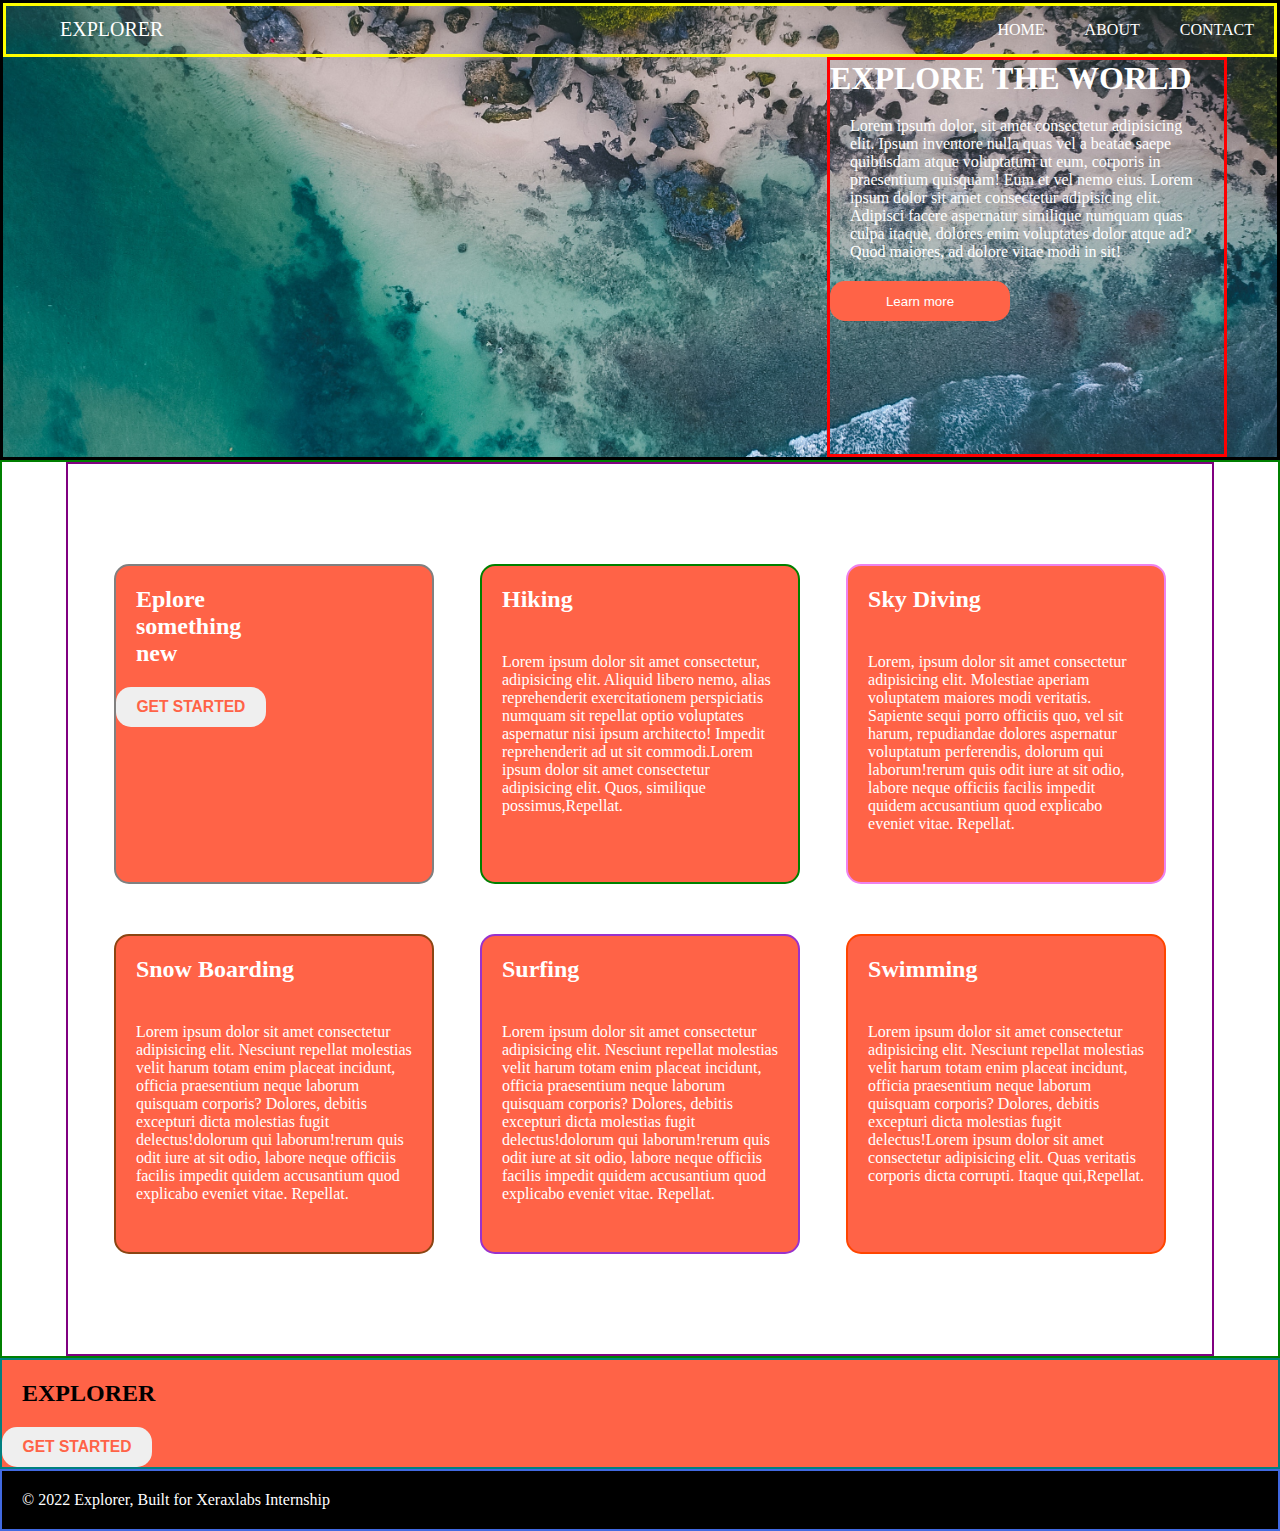
==== index.html @ 73e05b19 "restructured" ====
<!DOCTYPE html>
<html lang="en">
<head>
    <meta charset="UTF-8">
    <meta http-equiv="X-UA-Compatible" content="IE=edge">
    <meta name="viewport" content="width=device-width, initial-scale=1.0">
    <title>Document</title>
    <link rel="stylesheet" href="../styles/main.css">
</head>
<body>
    <section class="header-banner">
        <nav class="nav-desktop">
            <!-- <div class="explorer"> EXPLORER</div> -->
            <span>EXPLORER</span>
            <div class="link-holder">
            <ul>
                <li> <a href="#" class="head-link">HOME</a></li>
                <li> <a href="#" class="head-link">ABOUT</a></li>
                <li> <a href="#" class="head-link">CONTACT</a></li>
            </ul>
        </div>
        </nav>
        <div class="header">
            <div class="header-content">
                
        <h1>EXPLORE THE WORLD</h1>
        <P>Lorem ipsum dolor, sit amet consectetur adipisicing elit. Ipsum inventore nulla quas vel a beatae saepe quibusdam atque voluptatum ut eum, corporis in praesentium quisquam! Eum et vel nemo eius. Lorem ipsum dolor sit amet consectetur adipisicing elit. Adipisci facere aspernatur similique numquam quas culpa itaque, dolores enim voluptates dolor atque ad? Quod maiores, ad dolore vitae modi in sit!</P>
        <BUtton class="btn-btn">Learn more</BUtton>
    </div>
    
    </div>
    </section>
    <section class="second-section">
        <div class="get-started">
            <div class="explore">
                <h2>Eplore <br/>something <br/>new
                </h2>
                <button class="btn"><h3>GET STARTED</h3></button>
            </div>
            <div class="hiking">
                <h2>Hiking</h2>
                <p>Lorem ipsum dolor sit amet consectetur, adipisicing elit. Aliquid libero nemo, alias reprehenderit exercitationem perspiciatis numquam sit repellat optio voluptates aspernatur nisi ipsum architecto! Impedit reprehenderit ad ut sit commodi.Lorem ipsum dolor sit amet consectetur adipisicing elit. Quos, similique possimus,Repellat. </p>
            </div>
            
            <div class="diving">
                <h2>Sky Diving</h2>
                <p>Lorem, ipsum dolor sit amet consectetur adipisicing elit. Molestiae aperiam voluptatem maiores modi veritatis. Sapiente sequi porro officiis quo, vel sit harum, repudiandae dolores aspernatur voluptatum perferendis, dolorum qui laborum!rerum quis odit iure at sit odio, labore neque officiis facilis impedit quidem accusantium quod explicabo eveniet vitae. Repellat.</p>
            </div>
                <div class="snow">
                    <h2>Snow Boarding</h2>
                    <p>Lorem ipsum dolor sit amet consectetur adipisicing elit. Nesciunt repellat molestias velit harum totam enim placeat incidunt, officia praesentium neque laborum quisquam corporis? Dolores, debitis excepturi dicta molestias fugit delectus!dolorum qui laborum!rerum quis odit iure at sit odio, labore neque officiis facilis impedit quidem accusantium quod explicabo eveniet vitae. Repellat.</p>
                </div>
                <div class="Surfing">
                    <h2>Surfing</h2>
                    <p>Lorem ipsum dolor sit amet consectetur adipisicing elit. Nesciunt repellat molestias velit harum totam enim placeat incidunt, officia praesentium neque laborum quisquam corporis? Dolores, debitis excepturi dicta molestias fugit delectus!dolorum qui laborum!rerum quis odit iure at sit odio, labore neque officiis facilis impedit quidem accusantium quod explicabo eveniet vitae. Repellat.</p>
                </div>
                <div class="swimming">
                    <h2>Swimming</h2>
                    <p>Lorem ipsum dolor sit amet consectetur adipisicing elit. Nesciunt repellat molestias velit harum totam enim placeat incidunt, officia praesentium neque laborum quisquam corporis? Dolores, debitis excepturi dicta molestias fugit delectus!Lorem ipsum dolor sit amet consectetur adipisicing elit. Quas veritatis corporis dicta corrupti. Itaque qui,Repellat.</p>
            </div>
        </div>
    </section>
    <section class="section3">
        <div>
            <h2>EXPLORER</h2>
            <button class="last-button"><h3>GET STARTED</h3></button>
        </div>

    </section>
    <section class="footer">
        <p class="footend">&copy 2022 Explorer, Built for Xeraxlabs Internship</p>
    </section>
    
    
</body>
</html>
---- styles/main.css ----
*{
    padding: 0;
    margin: 0;
    box-sizing: border-box;
}

body{
    font-style: s;
}
.header{
    width: 400px;
    height: 400px;
    margin: 0 auto;
    border: 3px solid red;
    margin-right:50px ;
    color: white;

}
.header-banner{
    /* width: 100%;
    height: 500px;
    border: 3px solid red; */
    background: url(../images/header-1.jpg);
    background-size: cover;
    background-repeat: no-repeat;
    border: solid black;
    background-position: center;
    overflow: hidden;

    
}
.link-holder{ 
display: flex;
 justify-content: flex-end;
border: 3px solid yellow;
justify-items: space-between;

}
.head-link{
    list-style: none;
    /* display: block; */
    display: flex;
    color: white;
    text-decoration: none;
    padding: 15px 20px;
}
span{
    top: 0;
        left: 60px;
        position: absolute;
        display: flex;
        justify-content: center;
        padding: 18px 0;
       
        color: white;
        font-size: 20px;
}
.link-holder li{
    list-style: none;
}
.link-holder ul{
    display: flex;
}
.btn-btn{
    color: white;
    background: tomato;
    width: 180px;
    border-radius: 15px;
    height: 40px;
    border: none;
}
.second-section{
    border: 2px solid green;
    display: flex;
    justify-items: center;
    justify-content: center;
}
.get-started{
    border: 2px solid purple;
    width: 90%;
    display: flex;
    flex-direction: row;
    flex-wrap: wrap;
    justify-content: space-evenly;
    color: white;
    
}
.explore{
    height: 320px;
    width: 320px;
    background: tomato;
    border: 2px solid grey;
    margin-top: 100px;
    border-radius: 15px;
}
.hiking{
    height: 320px;
    width: 320px;
    background: tomato;
    border: 2px solid green;
    margin-top: 100px;
    border-radius: 15px;
}
.diving{
    height: 320px;
    width: 320px;
    background: tomato;
    border: 2px solid violet;
    margin-top: 100px;
    border-radius: 15px;
}
.snow{
    height: 320px;
    width: 320px;
    background: tomato;
    border: 2px solid saddlebrown;
    margin-top: 50px;
    margin-bottom: 100px;
    border-radius: 15px;
    
    
}
.Surfing{
    height: 320px;
    width: 320px;
    background: tomato;
    border: 2px solid darkorchid;
    margin-top: 50px;
    margin-bottom: 100px;
    border-radius: 15px;
}
.swimming{
    height: 320x;
    width: 320px;
    background: tomato;
    border: 2px solid orangered;
    margin-top: 50px;
    margin-bottom: 100px;
    border-radius: 15px;
}
h2{
    padding-top: 20px;
    text-align: left;
    padding: 20px ;
}
p{
    padding: 20px;
}
.btn{
    /* padding-right: 50px; */
    width: 150px;
    border-radius: 15px;
    height: 40px;
    color: tomato;
    font-weight: bold;
    border: none;
    
}
.section3{
    border: 2px solid teal;
    background: tomato;
}
.footer{
    border: 2px solid royalblue;
    background: black;
    color: white;
}
.last-button{
    
    color: tomato;
  width: 150px;
  height: 40px;
  border-radius: 15px;
  border: none;
}
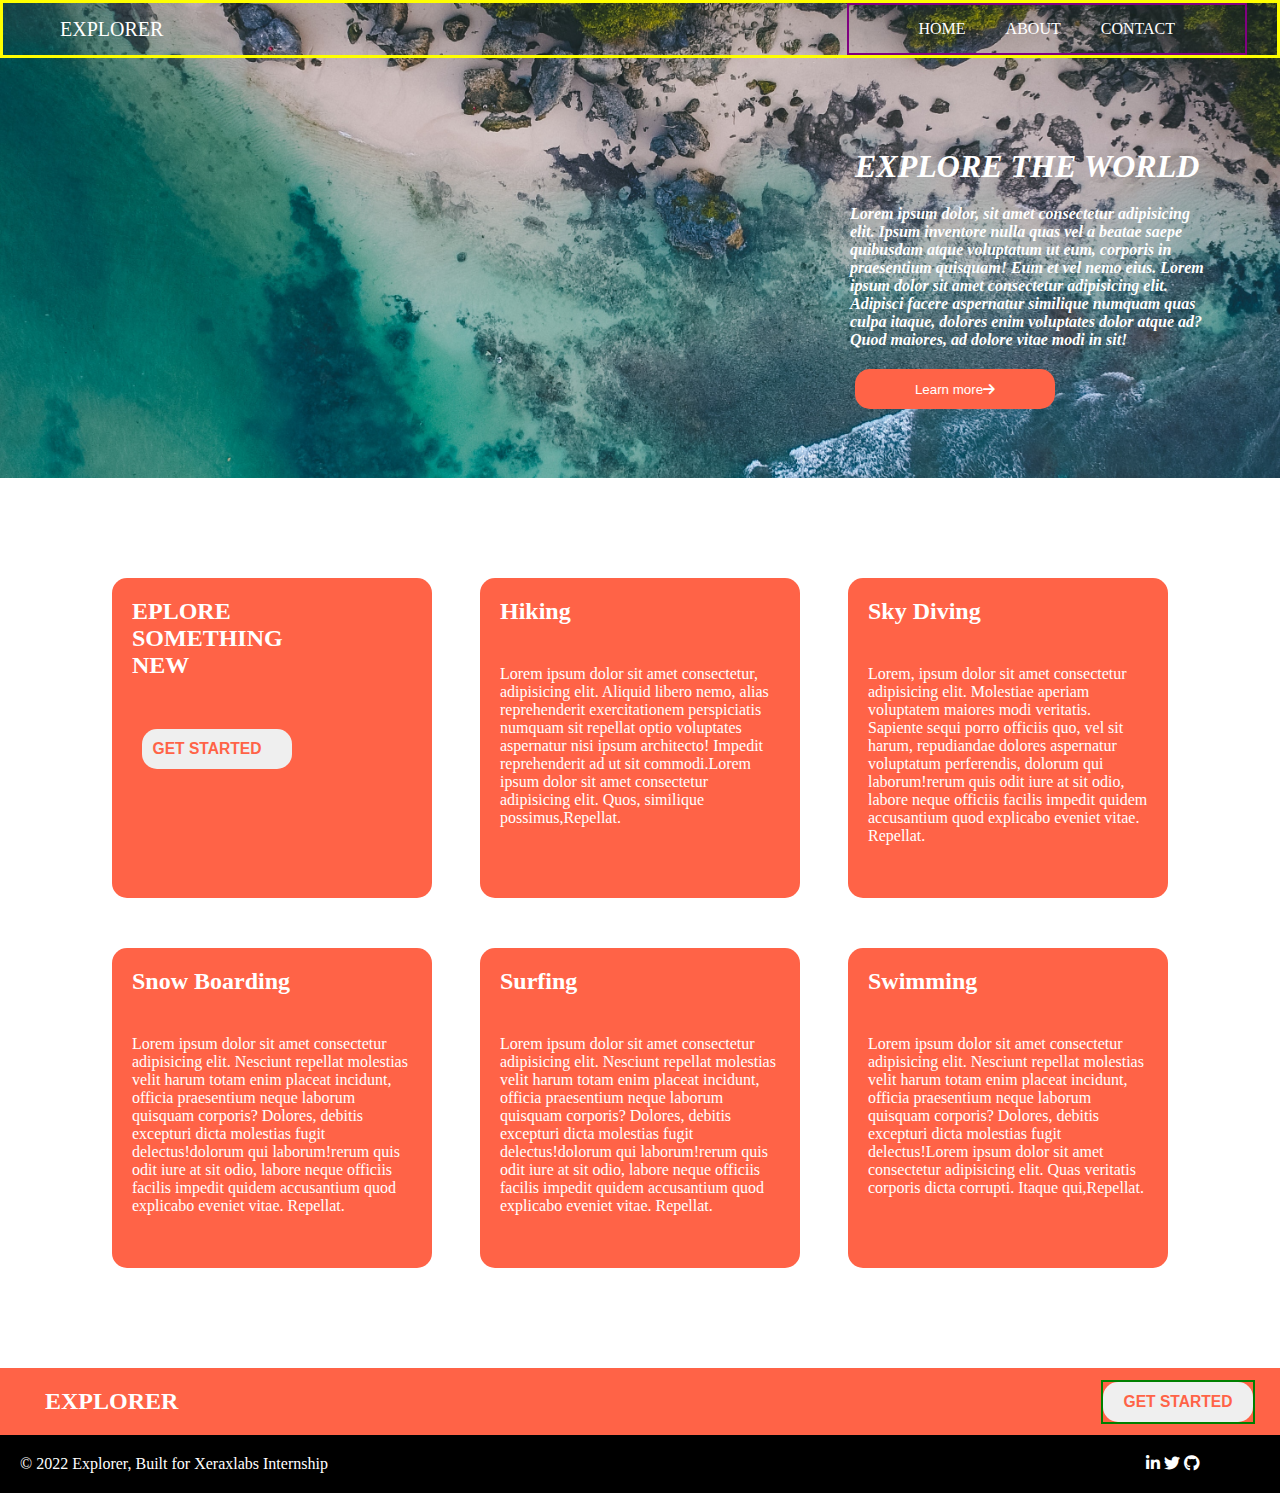
==== commit c808c200: "added font awesome" ====
--- a/index.html
+++ b/index.html
@@ -5,27 +5,31 @@
     <meta http-equiv="X-UA-Compatible" content="IE=edge">
     <meta name="viewport" content="width=device-width, initial-scale=1.0">
     <title>Document</title>
-    <link rel="stylesheet" href="../styles/main.css">
+    <link rel="stylesheet" href="main.css">
+    <link rel="stylesheet" href="fontawesome-free-6.1.2-web/css/all.css">
 </head>
 <body>
     <section class="header-banner">
         <nav class="nav-desktop">
+            <div>
             <!-- <div class="explorer"> EXPLORER</div> -->
             <span>EXPLORER</span>
-            <div class="link-holder">
+            <div class="link-holder"></i>
             <ul>
                 <li> <a href="#" class="head-link">HOME</a></li>
                 <li> <a href="#" class="head-link">ABOUT</a></li>
                 <li> <a href="#" class="head-link">CONTACT</a></li>
             </ul>
-        </div>
+            </div>
         </nav>
         <div class="header">
             <div class="header-content">
                 
-        <h1>EXPLORE THE WORLD</h1>
+        <div class="heading"><h1>EXPLORE THE WORLD</h1></div>
         <P>Lorem ipsum dolor, sit amet consectetur adipisicing elit. Ipsum inventore nulla quas vel a beatae saepe quibusdam atque voluptatum ut eum, corporis in praesentium quisquam! Eum et vel nemo eius. Lorem ipsum dolor sit amet consectetur adipisicing elit. Adipisci facere aspernatur similique numquam quas culpa itaque, dolores enim voluptates dolor atque ad? Quod maiores, ad dolore vitae modi in sit!</P>
-        <BUtton class="btn-btn">Learn more</BUtton>
+    <div class="arrow-button"><BUtton class="btn-btn">Learn more<i class="fa-solid fa-arrow-right"></i></BUtton>
+    </div>
+        
     </div>
     
     </div>
@@ -35,13 +39,14 @@
             <div class="explore">
                 <h2>Eplore <br/>something <br/>new
                 </h2>
-                <button class="btn"><h3>GET STARTED</h3></button>
+                <div class="first-button"><button class="btn"><h3>GET STARTED</h3></button></div>
             </div>
             <div class="hiking">
                 <h2>Hiking</h2>
                 <p>Lorem ipsum dolor sit amet consectetur, adipisicing elit. Aliquid libero nemo, alias reprehenderit exercitationem perspiciatis numquam sit repellat optio voluptates aspernatur nisi ipsum architecto! Impedit reprehenderit ad ut sit commodi.Lorem ipsum dolor sit amet consectetur adipisicing elit. Quos, similique possimus,Repellat. </p>
             </div>
-            
+        
+      
             <div class="diving">
                 <h2>Sky Diving</h2>
                 <p>Lorem, ipsum dolor sit amet consectetur adipisicing elit. Molestiae aperiam voluptatem maiores modi veritatis. Sapiente sequi porro officiis quo, vel sit harum, repudiandae dolores aspernatur voluptatum perferendis, dolorum qui laborum!rerum quis odit iure at sit odio, labore neque officiis facilis impedit quidem accusantium quod explicabo eveniet vitae. Repellat.</p>
@@ -61,14 +66,18 @@
         </div>
     </section>
     <section class="section3">
-        <div>
+        <div class="last">
             <h2>EXPLORER</h2>
-            <button class="last-button"><h3>GET STARTED</h3></button>
+            <div id="bot"><button class="last-button bbt"><h3>GET STARTED</h3></button></div>
         </div>
 
     </section>
     <section class="footer">
         <p class="footend">&copy 2022 Explorer, Built for Xeraxlabs Internship</p>
+        <div class="footer-icons"><i class="fa-brands fa-linkedin-in"></i>
+        <i class="fa-brands fa-twitter"></i>
+        <i class="fa-brands fa-github"></i>
+    </div>
     </section>
     
     
--- a/main.css
+++ b/main.css
@@ -0,0 +1,232 @@
+*{
+    padding: 0;
+    margin: 0;
+    box-sizing: border-box;
+}
+
+body{
+    font-style: normal;
+}
+.header{
+     width: 400px;
+    height: 400px; 
+    margin: 10px auto;
+    /* border: 3px solid red; */
+    margin-right:50px ;
+    color: white;
+    padding: 20px 0;
+    align-items: center;
+    justify-content: center;
+
+}
+.header-banner{
+    /* width: 100%;
+    height: 500px;
+    border: 3px solid red; */
+    background: url(header-1.jpg);
+    background-size: cover;
+    background-repeat: no-repeat;
+    /* border: solid black; */
+    background-position: center;
+    overflow: hidden;
+
+    
+}
+.header-content{
+    font-weight: bold;
+    font-style: oblique;
+    padding-top: 60px;
+}
+.heading{
+    padding: 0 25px;
+}
+.arrow-button{
+    padding: 0 25px;
+}
+    
+
+.link-holder{ 
+display: flex;
+ justify-content: flex-end;
+border: 3px solid yellow; 
+ justify-items: space-between; 
+
+}
+.link-holder ul{
+    border: 2px solid purple;
+    padding: 0 50px;
+    margin: 0% 30px;
+    
+}
+.head-link{
+    list-style: none;
+    /* display: block; */
+    display: flex;
+    color: white;
+    text-decoration: none;
+    padding: 15px 20px;
+}
+span{
+    top: 0;
+        left: 60px;
+        position: absolute;
+        display: flex;
+        justify-content: center;
+        padding: 18px 0;
+       
+        color: white;
+        font-size: 20px;
+}
+.link-holder li{
+    list-style: none;
+}
+.link-holder ul{
+    display: flex;
+}
+.btn-btn{
+    color: white;
+    background: tomato;
+    width: 200px;
+    border-radius: 15px;
+    height: 40px;
+    border: none;
+}
+.first-button{
+    margin: 30px;
+}
+.second-section{
+    /* border: 2px solid green; */
+    display: flex;
+    justify-items: center;
+    justify-content: center;
+}
+.get-started{
+    /* border: 2px solid purple; */
+    width: 90%;
+    display: flex;
+    flex-direction: row;
+    flex-wrap: wrap;
+    justify-content: space-evenly;
+    color: white;
+    
+}
+
+.explore{
+    height: 320px;
+    width: 320px;
+    background: tomato;
+    /* border: 2px solid grey; */
+    margin-top: 100px;
+    border-radius: 15px;
+    text-transform: uppercase;
+}
+.hiking{
+    height: 320px;
+    width: 320px;
+    background: tomato;
+    /* border: 2px solid green; */
+    margin-top: 100px;
+    border-radius: 15px;
+}
+.diving{
+    height: 320px;
+    width: 320px;
+    background: tomato;
+    /* border: 2px solid violet; */
+    margin-top: 100px;
+    border-radius: 15px;
+}
+.snow{
+    height: 320px;
+    width: 320px;
+    background: tomato;
+    /* border: 2px solid saddlebrown; */
+    margin-top: 50px;
+    margin-bottom: 100px;
+    border-radius: 15px;
+    
+    
+}
+.Surfing{
+    height: 320px;
+    width: 320px;
+    background: tomato;
+    /* border: 2px solid darkorchid; */
+    margin-top: 50px;
+    margin-bottom: 100px;
+    border-radius: 15px;
+}
+.swimming{
+    height: 320x;
+    width: 320px;
+    background: tomato;
+    /* border: 2px solid orangered; */
+    margin-top: 50px;
+    margin-bottom: 100px;
+    border-radius: 15px;
+}
+h2{
+    padding-top: 20px;
+    text-align: left;
+    padding: 20px ;
+    color: white;
+}
+p{
+    padding: 20px;
+}
+.btn{
+    /* padding-right: 50px; */
+    width: 150px;
+    border-radius: 15px;
+    height: 40px;
+    color: tomato;
+    font-weight: bold;
+    border: none;
+    padding-right: 20px;
+    
+}
+.section3{
+    /* border: 2px solid teal; */
+    background: tomato;
+}
+.footer{
+    /* border: 2px solid royalblue; */
+    background: black;
+    color: white;
+    display: flex;
+    align-items: center;
+    justify-content: space-between;
+    /* margin: 0 30px; */
+}
+.last-button{
+    
+    color: tomato;
+  width: 150px;
+  height: 40px;
+  border-radius: 15px;
+  border: none;
+  justify-content: space-between;
+}
+
+
+#bot{
+    border: 2px solid green;
+    /* justify-content: flex-end; */
+    /* align-self: flex-end; */
+    
+    
+}
+.footer-icons{
+    /* border: 3px solid greenyellow; */
+    align-items: center;
+    margin-right: 80px;
+
+
+}
+.last{
+    display: flex;
+    justify-content: space-between;
+    align-items: center;
+    margin: 0 25px;
+
+}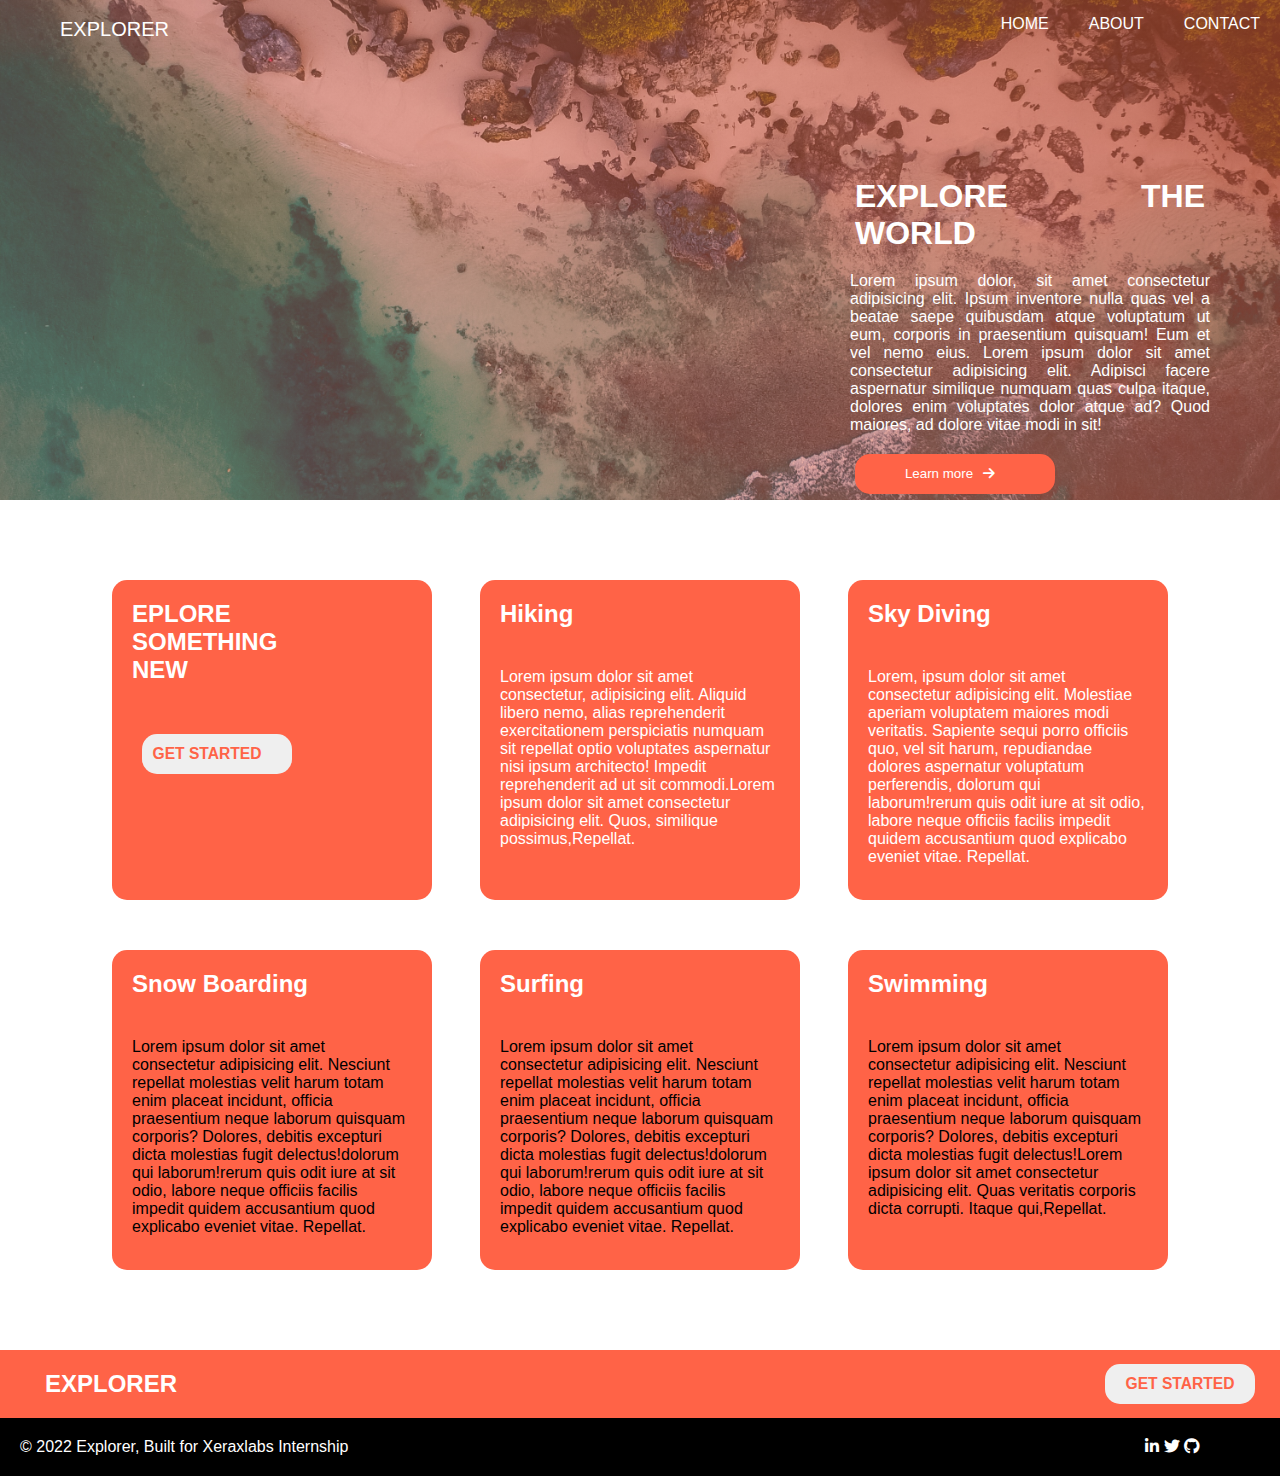
==== commit b018d93d: "added mobile view" ====
--- a/index.html
+++ b/index.html
@@ -5,11 +5,28 @@
     <meta http-equiv="X-UA-Compatible" content="IE=edge">
     <meta name="viewport" content="width=device-width, initial-scale=1.0">
     <title>Document</title>
+    <link rel="stylesheet" href="default.css">
     <link rel="stylesheet" href="main.css">
     <link rel="stylesheet" href="fontawesome-free-6.1.2-web/css/all.css">
+    <link rel="stylesheet" href="mobile.css">
 </head>
 <body>
+    <div class="backdrop" onclick="Addclass()"></div>
     <section class="header-banner">
+     
+        <nav class="nav-mobile">
+            <div class="top">EXPLORER</div>
+            <div class="HAMBURGER-MENU " onclick="Addclass()">
+                <div class="menubars"></div>
+            </div>
+        <div class="link-holder_mobile"></i>
+            <ul>
+                <li> <a href="#home" class="head-link_mobile active-link">HOME</a></li>
+                <li> <a href="#about" class="head-link_mobile">ABOUT</a></li>
+                <li> <a href="#contact" class="head-link_mobile">CONTACT</a></li>
+            </ul>
+            </div>
+        </nav>
         <nav class="nav-desktop">
             <div>
             <!-- <div class="explorer"> EXPLORER</div> -->
@@ -22,7 +39,7 @@
             </ul>
             </div>
         </nav>
-        <div class="header">
+        <div class="header" id="home">
             <div class="header-content">
                 
         <div class="heading"><h1>EXPLORE THE WORLD</h1></div>
@@ -34,7 +51,7 @@
     
     </div>
     </section>
-    <section class="second-section">
+    <section class="second-section" id="about">
         <div class="get-started">
             <div class="explore">
                 <h2>Eplore <br/>something <br/>new
@@ -51,6 +68,8 @@
                 <h2>Sky Diving</h2>
                 <p>Lorem, ipsum dolor sit amet consectetur adipisicing elit. Molestiae aperiam voluptatem maiores modi veritatis. Sapiente sequi porro officiis quo, vel sit harum, repudiandae dolores aspernatur voluptatum perferendis, dolorum qui laborum!rerum quis odit iure at sit odio, labore neque officiis facilis impedit quidem accusantium quod explicabo eveniet vitae. Repellat.</p>
             </div>
+        </div>
+        <div class="get-started2">
                 <div class="snow">
                     <h2>Snow Boarding</h2>
                     <p>Lorem ipsum dolor sit amet consectetur adipisicing elit. Nesciunt repellat molestias velit harum totam enim placeat incidunt, officia praesentium neque laborum quisquam corporis? Dolores, debitis excepturi dicta molestias fugit delectus!dolorum qui laborum!rerum quis odit iure at sit odio, labore neque officiis facilis impedit quidem accusantium quod explicabo eveniet vitae. Repellat.</p>
@@ -64,22 +83,25 @@
                     <p>Lorem ipsum dolor sit amet consectetur adipisicing elit. Nesciunt repellat molestias velit harum totam enim placeat incidunt, officia praesentium neque laborum quisquam corporis? Dolores, debitis excepturi dicta molestias fugit delectus!Lorem ipsum dolor sit amet consectetur adipisicing elit. Quas veritatis corporis dicta corrupti. Itaque qui,Repellat.</p>
             </div>
         </div>
+        </div>
     </section>
-    <section class="section3">
+    <section class="section3" id="contact">
         <div class="last">
             <h2>EXPLORER</h2>
             <div id="bot"><button class="last-button bbt"><h3>GET STARTED</h3></button></div>
         </div>
 
     </section>
-    <section class="footer">
+    <footer>
+    <section class="footerr">
         <p class="footend">&copy 2022 Explorer, Built for Xeraxlabs Internship</p>
         <div class="footer-icons"><i class="fa-brands fa-linkedin-in"></i>
         <i class="fa-brands fa-twitter"></i>
         <i class="fa-brands fa-github"></i>
     </div>
     </section>
+</footer>
     
-    
+    <script src="main.js"></script>
 </body>
 </html>--- a/default.css
+++ b/default.css
@@ -0,0 +1,3 @@
+:root{
+    --gradient: linear-gradient(to right, rgb(255, 99, 71,0.3),rgb(228,77,38,0.5) );
+}
--- a/main.css
+++ b/main.css
@@ -3,39 +3,155 @@
     margin: 0;
     box-sizing: border-box;
 }
-
+html{
+    scroll-behavior: smooth;
+}
 body{
-    font-style: normal;
-}
+    font-family: sans-serif;
+}
+.backdrop{
+    background: rgba(119, 119, 119, 0.1); 
+    /* background: red; */
+    width: 100%;
+    height: 100%;
+    position: fixed;
+    top: 0;
+    left: 0;
+    display: none;
+}
+
+.nav-mobile{
+    display: none;
+    background: rgb(255, 99, 71);
+    /* display: flex; */
+    justify-content: space-between;
+    padding: 10px 20px;
+    align-items: center;
+}
+.top{
+    color: white;
+    font-size: large;
+    align-items: center;
+}
+.HAMBURGER-MENU{
+    /* border: 2px solid white; */
+    width: 25px;
+    height: 25px;
+    display: flex;
+    align-items: center;
+    justify-content:center ;
+    z-index: 1500;
+}
+.menubars{
+    height: 3px;
+    width: 100%;
+    background: white;
+    position: relative;
+}
+.menubars::before,
+.menubars::after{
+    content: '';
+    background: white;
+    position: absolute;
+    width: 100%;
+    height: 3px;
+}
+.menubars::before{
+    transform: translateY(-10px);
+    
+   
+}
+.menubars::after{
+      transform: translateY(10px); 
+     }
+    
+    
+
+.gone .menubars{
+background: transparent;
+}
+
+.gone .menubars::before{
+    transform: rotate(45deg); 
+    background: tomato;
+}
+ .gone .menubars::after{ 
+    transform: rotate(-45deg);
+    background: tomato;
+} 
+.link-holder_mobile{
+    display: none;
+    width: 50%;
+    height: 100vh;
+    position: fixed;
+    background: tomato;
+    right: 0;
+    top: 0;
+    
+}
+.gonemobile{
+    display: block;
+}
+.link-holder_mobile li{
+    list-style: none;
+   
+}
+.head-link_mobile{
+    display: block;
+    padding: 15px;
+    text-decoration: none;
+    color: white;
+}
+.head-link_mobile:hover,
+.head-link_mobile:focus{
+    background: white;
+    color: tomato;
+}
+.active-link{
+    background: white;
+    color: tomato;
+}
+
+.nav-desktop{
+    /* display: flex; */
+}
+
 .header{
      width: 400px;
     height: 400px; 
-    margin: 10px auto;
+    margin: 40px auto;
     /* border: 3px solid red; */
     margin-right:50px ;
-    color: white;
+    /* color: white;
     padding: 20px 0;
     align-items: center;
-    justify-content: center;
+    justify-content: center; */
 
 }
 .header-banner{
-    /* width: 100%;
+     width: 100%;
     height: 500px;
-    border: 3px solid red; */
-    background: url(header-1.jpg);
+    /* border: 3px solid red;  */
+    background:var(--gradient),url(header-1.jpg);
     background-size: cover;
     background-repeat: no-repeat;
-    /* border: solid black; */
+    /* border: solid black;  */
     background-position: center;
     overflow: hidden;
 
     
 }
 .header-content{
-    font-weight: bold;
-    font-style: oblique;
-    padding-top: 60px;
+    /* font-weight: bold; */
+    /* font-style: oblique; */
+    color: white;
+    padding-top: 90px;
+    text-align: justify;
+    justify-content: center;
+    /* border: 3px solid brown; */
+}
+.fa-solid{
+    padding: 10px;
 }
 .heading{
     padding: 0 25px;
@@ -48,15 +164,18 @@
 .link-holder{ 
 display: flex;
  justify-content: flex-end;
-border: 3px solid yellow; 
+/* border: 3px solid yellow;  */
  justify-items: space-between; 
 
+
 }
 .link-holder ul{
-    border: 2px solid purple;
-    padding: 0 50px;
+    /* border: 2px solid purple; */
+    /* padding: 0 50px;
     margin: 0% 30px;
-    
+
+     */
+     justify-content: space-evenly;
 }
 .head-link{
     list-style: none;
@@ -95,28 +214,46 @@
     margin: 30px;
 }
 .second-section{
-    /* border: 2px solid green; */
+    padding:80px 0 ; 
+     /* border: 2px solid green;  */
     display: flex;
     justify-items: center;
     justify-content: center;
-}
-.get-started{
-    /* border: 2px solid purple; */
-    width: 90%;
     display: flex;
     flex-direction: row;
     flex-wrap: wrap;
+    
+
+
+    
+}
+.get-started{
+    /* border: 2px solid purple;  */
+    width: 90%;
+    display: flex;
+    color: white;
     justify-content: space-evenly;
-    color: white;
-    
-}
-
+    
+    /* padding: 80px 0; */
+
+    
+}
+.get-started2{
+    /* border: 2px solid tomato;  */
+    width: 90%;
+    display: flex;
+    flex-direction: row;
+    justify-content: space-evenly;
+     padding-top: 50px; 
+    /* margin-top: 50px; */
+}
 .explore{
     height: 320px;
     width: 320px;
     background: tomato;
+    /* padding: 50px 0; */
     /* border: 2px solid grey; */
-    margin-top: 100px;
+    /* margin-top: 100px; */
     border-radius: 15px;
     text-transform: uppercase;
 }
@@ -125,7 +262,7 @@
     width: 320px;
     background: tomato;
     /* border: 2px solid green; */
-    margin-top: 100px;
+    /* margin-top: 100px; */
     border-radius: 15px;
 }
 .diving{
@@ -133,7 +270,7 @@
     width: 320px;
     background: tomato;
     /* border: 2px solid violet; */
-    margin-top: 100px;
+    /* margin-top: 100px; */
     border-radius: 15px;
 }
 .snow{
@@ -141,10 +278,10 @@
     width: 320px;
     background: tomato;
     /* border: 2px solid saddlebrown; */
-    margin-top: 50px;
-    margin-bottom: 100px;
-    border-radius: 15px;
-    
+    /* margin-top: 50px;
+    margin-bottom: 100px; */
+    border-radius: 15px;
+    margin-top: 20px 0;
     
 }
 .Surfing{
@@ -152,8 +289,8 @@
     width: 320px;
     background: tomato;
     /* border: 2px solid darkorchid; */
-    margin-top: 50px;
-    margin-bottom: 100px;
+    /* margin-top: 50px;
+    margin-bottom: 100px; */
     border-radius: 15px;
 }
 .swimming{
@@ -161,8 +298,8 @@
     width: 320px;
     background: tomato;
     /* border: 2px solid orangered; */
-    margin-top: 50px;
-    margin-bottom: 100px;
+    /* margin-top: 50px;
+    margin-bottom: 100px; */
     border-radius: 15px;
 }
 h2{
@@ -189,7 +326,7 @@
     /* border: 2px solid teal; */
     background: tomato;
 }
-.footer{
+.footerr{
     /* border: 2px solid royalblue; */
     background: black;
     color: white;
@@ -209,13 +346,7 @@
 }
 
 
-#bot{
-    border: 2px solid green;
-    /* justify-content: flex-end; */
-    /* align-self: flex-end; */
-    
-    
-}
+
 .footer-icons{
     /* border: 3px solid greenyellow; */
     align-items: center;
--- a/mobile.css
+++ b/mobile.css
@@ -0,0 +1,59 @@
+@media screen and (max-width:1130px){
+    .nav-mobile{
+        display: flex;
+    } 
+    .nav-desktop{
+        display: none;
+    } 
+    
+    .footerr{
+    flex-direction: column;
+    
+}
+.header-content{
+    padding: 50px 10px;
+}
+
+/* .explore{
+     flex-direction: column; 
+    /* padding: 0 80px; */
+     /* margin-top: 200px;  */
+
+/* } */
+/* .hiking{
+    margin-t: 80px 0; */
+ */
+.second-section{
+    margin: 50px 0;
+    /* display: inline-block; */
+    justify-content: space-evenly;
+    flex-wrap: wrap;
+   
+   
+
+    /* padding-bottom: 1800px; */
+}
+.get-started{
+    flex-wrap: wrap;
+
+}
+.get-started2{
+    flex-wrap: wrap;
+justify-content: space-evenly;
+padding-top: 25px;
+
+
+}
+.Surfing{
+    margin-top: 25px;
+}
+.swimming{
+    margin-top: 25px;
+}
+.hiking{
+    margin-top: 25px;
+}
+.diving{
+    margin-top: 25px;
+}
+}
